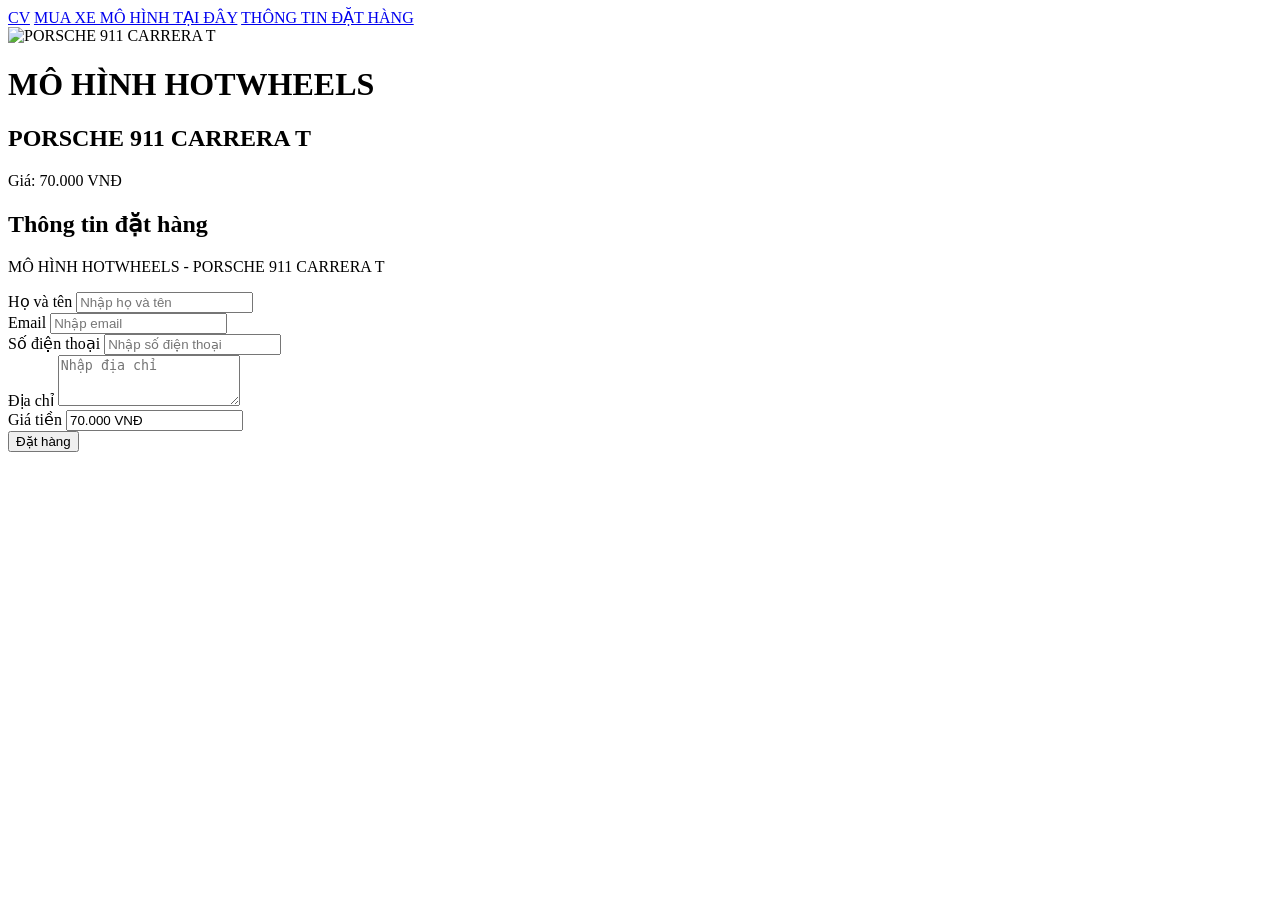
==== dathang.html @ 4b3a88e1 "Create dathang.html trang dat hang" ====
<!DOCTYPE html>
<html lang="en">

<head>
    <meta charset="UTF-8" />
    <meta name="viewport" content="width=device-width, initial-scale=1" />
    <link rel="stylesheet" href="style2.css" />
    <title>THÔNG TIN ĐẶT HÀNG</title>
</head>

<body>
    <!-- Khung chính cho trang đặt hàng -->
    <div class="resume">
        <!-- Thanh điều hướng để chuyển giữa các trang -->
        <nav class="page-nav">
            <a href="cv.html">CV</a>
            <a href="muaxe.html">MUA XE MÔ HÌNH TẠI ĐÂY</a>
            <a href="dathang.html" class="active">THÔNG TIN ĐẶT HÀNG</a>
        </nav>

        <!-- Bố cục hiển thị thông tin sản phẩm và form đặt hàng -->
        <div class="product-layout">
            <!-- Thẻ hiển thị chi tiết sản phẩm đang chọn -->
            <div class="product-card">
                <img id="car-image" src="porsche.jpg" alt="Xe mô hình" />
                <div class="product-details">
                    <h1 id="car-brand">MÔ HÌNH HOTWHEELS</h1>
                    <h2 id="car-name">PORSCHE 911 CARRERA T</h2>
                    <p id="car-price">Giá: 70.000 VNĐ</p>
                </div>
            </div>

            <!-- Thẻ form đặt hàng -->
            <div class="order-card">
                <h2>Thông tin đặt hàng</h2>
                <p class="product-summary" id="product">MÔ HÌNH HOTWHEELS - PORSCHE 911 CARRERA T</p>
                <form class="order-form">
                    <div class="form-row">
                        <label for="fullName">Họ và tên</label>
                        <input type="text" id="fullName" placeholder="Nhập họ và tên" required />
                    </div>
                    <div class="form-row">
                        <label for="email">Email</label>
                        <input type="email" id="email" placeholder="Nhập email" required />
                    </div>
                    <div class="form-row">
                        <label for="phone">Số điện thoại</label>
                        <input type="tel" id="phone" placeholder="Nhập số điện thoại" required />
                    </div>
                    <div class="form-row">
                        <label for="address">Địa chỉ</label>
                        <textarea id="address" rows="3" placeholder="Nhập địa chỉ" required></textarea>
                    </div>
                    <div class="form-row">
                        <label for="price">Giá tiền</label>
                        <input type="text" id="price" readonly />
                    </div>
                    <button type="submit" class="order-button">Đặt hàng</button>
                </form>
            </div>
        </div>
    </div>

    <script>
        // Danh sách các sản phẩm mô hình và thông tin tương ứng
        const cars = {
            porsche: { brand: 'MÔ HÌNH HOTWHEELS', name: 'PORSCHE 911 CARRERA T', price: '70.000 VNĐ', image: 'porsche.jpg' },
            merc: { brand: 'MÔ HÌNH MINIGT', name: 'MERCEDES BENZ S680', price: '300.000 VNĐ', image: 'merc.jpg' },
            nissan: { brand: 'MÔ HÌNH KAIDO HOUSE', name: 'NISSAN SKYLINE R34', price: '450.000 VNĐ', image: 'r34.jpg' },
            mclaren: { brand: 'MÔ HÌNH HOTWHEELS', name: 'MCLAREN W1', price: '70.000 VNĐ', image: 'mclaren.jpg' },
            r33: { brand: 'MÔ HÌNH KAIDO HOUSE', name: 'NISSAN SKYLINE R33', price: '580.000 VNĐ', image: 'r33.jpg' },
            bentley: { brand: 'MÔ HÌNH MINIGT', name: 'BENTLEY FLYING SPUR', price: '300.000 VNĐ', image: 'bentley.jpg' }
        };

        // Lấy tham số car từ URL để xác định sản phẩm được chọn
        const params = new URLSearchParams(window.location.search);
        const key = params.get('car') || 'porsche';
        const selectedCar = cars[key] || cars.porsche;

        // Cập nhật thông tin sản phẩm lên trang
        document.getElementById('car-brand').textContent = selectedCar.brand;
        document.getElementById('car-name').textContent = selectedCar.name;
        document.getElementById('car-price').textContent = `Giá: ${selectedCar.price}`;
        document.getElementById('product').textContent = `${selectedCar.brand} - ${selectedCar.name}`;
        document.getElementById('price').value = selectedCar.price;
        document.getElementById('car-image').src = selectedCar.image;
        document.getElementById('car-image').alt = selectedCar.name;

        // Xử lý khi người dùng submit form đặt hàng
        document.querySelector('.order-form').addEventListener('submit', function (event) {
            event.preventDefault();
            const name = document.getElementById('fullName').value.trim();
            if (!name) {
                alert('Vui lòng nhập họ và tên');
                return;
            }
            alert(`Đặt hàng thành công cho ${name}!`);
        });
    </script>
</body>

</html>
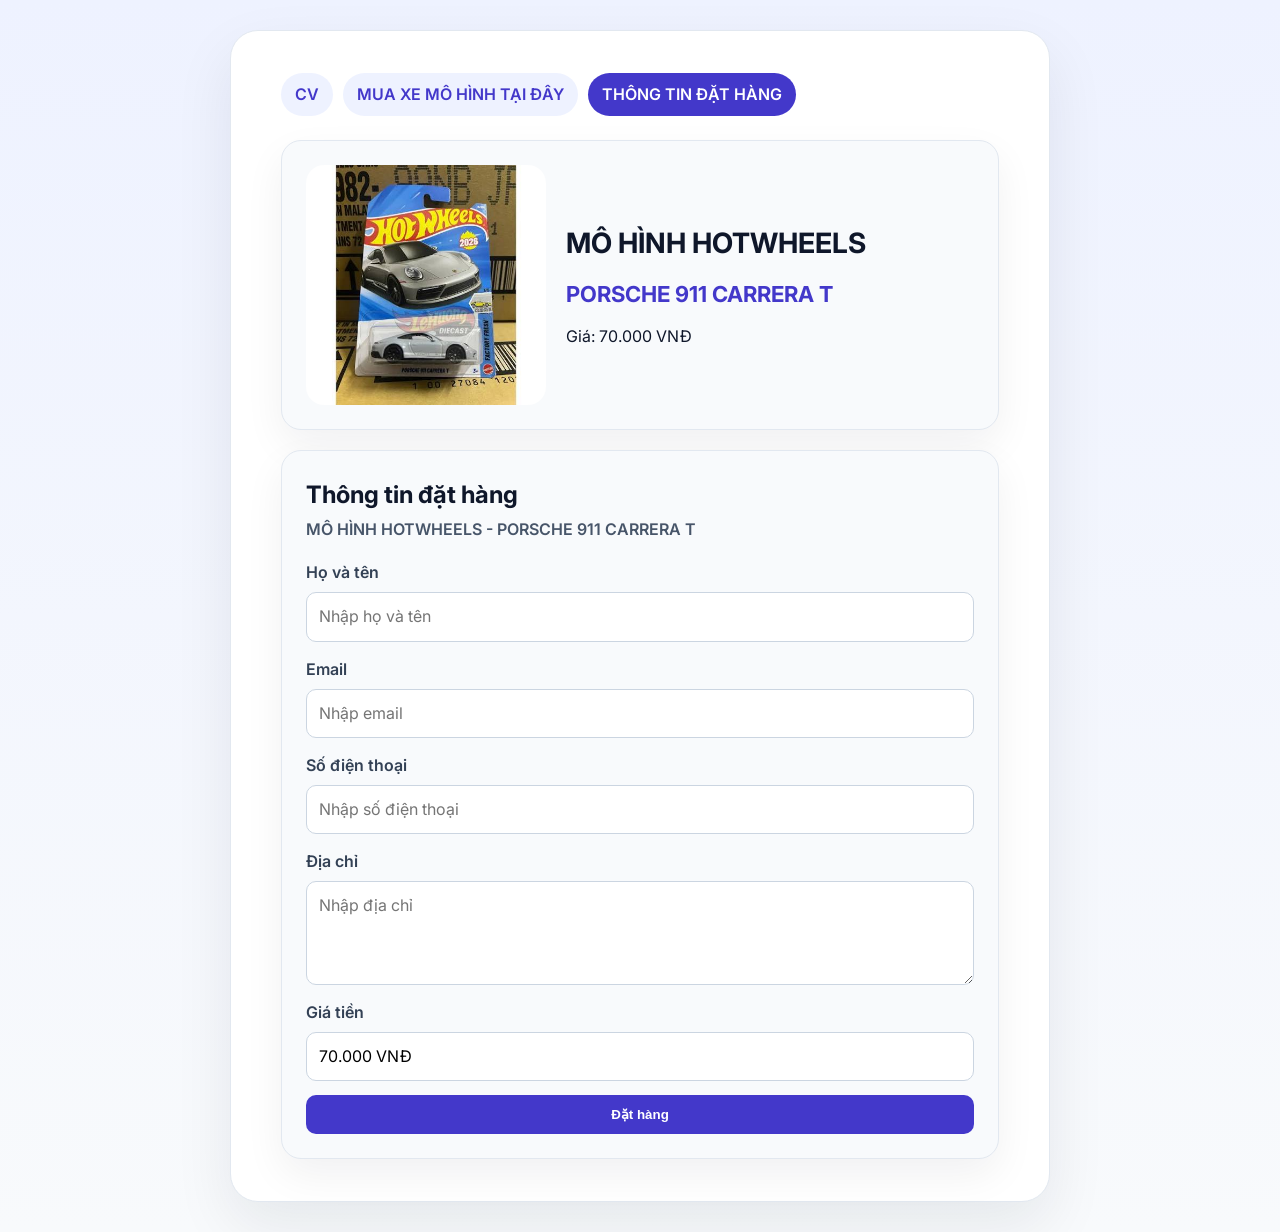
==== commit e0f74e01: "update1" ====
--- a/dathang.html
+++ b/dathang.html
@@ -4,7 +4,7 @@
 <head>
     <meta charset="UTF-8" />
     <meta name="viewport" content="width=device-width, initial-scale=1" />
-    <link rel="stylesheet" href="style2.css" />
+    <link rel="stylesheet" href="public/style2.css" />
     <title>THÔNG TIN ĐẶT HÀNG</title>
 </head>
 
@@ -22,7 +22,7 @@
         <div class="product-layout">
             <!-- Thẻ hiển thị chi tiết sản phẩm đang chọn -->
             <div class="product-card">
-                <img id="car-image" src="porsche.jpg" alt="Xe mô hình" />
+                <img id="car-image" src="public/img/porsche.jpg" alt="Xe mô hình" />
                 <div class="product-details">
                     <h1 id="car-brand">MÔ HÌNH HOTWHEELS</h1>
                     <h2 id="car-name">PORSCHE 911 CARRERA T</h2>
@@ -64,12 +64,12 @@
     <script>
         // Danh sách các sản phẩm mô hình và thông tin tương ứng
         const cars = {
-            porsche: { brand: 'MÔ HÌNH HOTWHEELS', name: 'PORSCHE 911 CARRERA T', price: '70.000 VNĐ', image: 'porsche.jpg' },
-            merc: { brand: 'MÔ HÌNH MINIGT', name: 'MERCEDES BENZ S680', price: '300.000 VNĐ', image: 'merc.jpg' },
-            nissan: { brand: 'MÔ HÌNH KAIDO HOUSE', name: 'NISSAN SKYLINE R34', price: '450.000 VNĐ', image: 'r34.jpg' },
-            mclaren: { brand: 'MÔ HÌNH HOTWHEELS', name: 'MCLAREN W1', price: '70.000 VNĐ', image: 'mclaren.jpg' },
-            r33: { brand: 'MÔ HÌNH KAIDO HOUSE', name: 'NISSAN SKYLINE R33', price: '580.000 VNĐ', image: 'r33.jpg' },
-            bentley: { brand: 'MÔ HÌNH MINIGT', name: 'BENTLEY FLYING SPUR', price: '300.000 VNĐ', image: 'bentley.jpg' }
+            porsche: { brand: 'MÔ HÌNH HOTWHEELS', name: 'PORSCHE 911 CARRERA T', price: '70.000 VNĐ', image: 'public/img/porsche.jpg' },
+            merc: { brand: 'MÔ HÌNH MINIGT', name: 'MERCEDES BENZ S680', price: '300.000 VNĐ', image: 'public/img/merc.jpg' },
+            nissan: { brand: 'MÔ HÌNH KAIDO HOUSE', name: 'NISSAN SKYLINE R34', price: '450.000 VNĐ', image: 'public/img/r34.jpg' },
+            mclaren: { brand: 'MÔ HÌNH HOTWHEELS', name: 'MCLAREN W1', price: '70.000 VNĐ', image: 'public/img/mclaren.jpg' },
+            r33: { brand: 'MÔ HÌNH KAIDO HOUSE', name: 'NISSAN SKYLINE R33', price: '580.000 VNĐ', image: 'public/img/r33.jpg' },
+            bentley: { brand: 'MÔ HÌNH MINIGT', name: 'BENTLEY FLYING SPUR', price: '300.000 VNĐ', image: 'public/img/bentley.jpg' }
         };
 
         // Lấy tham số car từ URL để xác định sản phẩm được chọn
--- a/public/style2.css
+++ b/public/style2.css
@@ -0,0 +1,383 @@
+@import url("https://fonts.googleapis.com/css2?family=Inter:wght@400;600;700&display=swap");
+
+/* Thiết lập cơ bản - reset margin/padding và box sizing */
+* {
+  margin: 0;
+  padding: 0;
+  box-sizing: border-box;
+}
+
+/* Bố cục chính cho trang mua xe mô hình */
+body {
+  min-height: 100vh;
+  background: linear-gradient(180deg, #eef2ff 0%, #f8fafc 100%);
+  font-family: "Inter", sans-serif;
+  line-height: 1.7;
+  color: #0f172a;
+  display: flex;
+  align-items: center;
+  justify-content: center;
+  padding: 30px;
+}
+
+.resume {
+  background: #ffffff;
+  max-width: 820px;
+  width: 100%;
+  padding: 42px 50px;
+  border: 1px solid #e2e8f0;
+  border-radius: 28px;
+  box-shadow: 0 24px 60px rgba(15, 23, 42, 0.08);
+}
+
+/* Header chính chứa các card sản phẩm */
+header {
+  display: block;
+  align-items: center;
+  gap: 28px;
+  margin-bottom: 34px;
+  text-align: left;
+}
+
+.page-nav {
+  display: flex;
+  gap: 10px;
+  margin-bottom: 24px;
+  flex-wrap: wrap;
+}
+
+/* Liên kết điều hướng ở đầu trang */
+.page-nav a {
+  text-decoration: none;
+  color: #4338ca;
+  background: #eef2ff;
+  padding: 8px 14px;
+  border-radius: 999px;
+  font-weight: 600;
+  transition: all 0.2s ease;
+}
+
+/* Hiệu ứng hover và trạng thái active cho navigation */
+.page-nav a:hover,
+.page-nav a.active {
+  background: #4338ca;
+  color: #fff;
+}
+
+/* Thẻ phụ, chưa sử dụng trong trang nhưng có thể dùng thêm */
+.info-card {
+  background: #f8fafc;
+  border: 1px solid #e2e8f0;
+  border-radius: 18px;
+  padding: 18px 20px;
+  margin-bottom: 16px;
+}
+
+/* Kiểu cho ảnh sản phẩm trong card */
+.photo img {
+  width: 170px;
+  height: 170px;
+  border-radius: 24px;
+  object-fit: cover;
+  box-shadow: 0 20px 45px rgba(15, 23, 42, 0.12);
+}
+
+/* Khung chứa tiêu đề và thông tin sản phẩm */
+.header-text {
+  display: flex;
+  flex-direction: column;
+  gap: 8px;
+  flex: 1;
+  padding-left: 5px;
+  margin-left: 5px;
+}
+
+/* Tên thương hiệu sản phẩm */
+.header-text h1 {
+  font-size: 24px;
+  margin-bottom: 0;
+  color: #4338ca;
+  font-weight: 700;
+  line-height: 1.3;
+}
+
+/* Tên xe mô hình */
+.header-text p {
+  font-size: 20px;
+  color: #111827;
+  margin-bottom: 0;
+  font-weight: 700;
+  line-height: 1.4;
+}
+
+/* Khung hiển thị giá sản phẩm */
+.contact {
+  font-size: 15px;
+  color: #475569;
+  font-weight: 600;
+}
+
+/* Nút giá hiển thị dạng nhãn */
+.contact span {
+  display: inline-block;
+  margin: 0;
+  padding: 7px 12px;
+  border-radius: 999px;
+  background: #eef2ff;
+}
+
+section {
+  margin-bottom: 30px;
+}
+
+section h2 {
+  font-size: 22px;
+  color: #3730a3;
+  border-bottom: 2px solid #c7d2fe;
+  margin-bottom: 14px;
+  padding-bottom: 8px;
+}
+
+.item {
+  margin-bottom: 22px;
+}
+
+.item h3 {
+  font-size: 19px;
+  color: #111827;
+  margin-bottom: 6px;
+  font-weight: 600;
+}
+
+.item .date {
+  font-size: 14px;
+  color: #64748b;
+  display: block;
+  margin-bottom: 10px;
+}
+
+.item p,
+.item li {
+  color: #334155;
+}
+
+.item ul {
+  margin-top: 8px;
+  padding-left: 18px;
+  color: #334155;
+}
+
+.skills ul {
+  list-style: none;
+  display: flex;
+  flex-wrap: wrap;
+  gap: 10px;
+}
+
+.skills li {
+  background: #e0e7ff;
+  border-radius: 999px;
+  padding: 8px 15px;
+  font-size: 15px;
+  color: #4338ca;
+  font-weight: 600;
+}
+
+.resume-grid {
+  display: flex;
+  align-items: flex-start;
+  gap: 30px;
+}
+
+.content {
+  flex: 1;
+}
+
+.card{
+ display: flex;
+background: #f8fafc;
+  border: 1px solid #e2e8f0;
+  border-radius: 18px;
+  padding: 18px 20px;
+  margin-bottom: 16px;
+}
+
+ .button {
+  background-color: #4338ca;
+  color: white;
+  border: none;
+  padding: 8px 16px;
+  border-radius: 4px;
+  cursor: pointer;
+  font-size: 14px;
+}
+.button-container {
+  padding-top: 10px;
+  padding-left: 370px;
+}
+
+.photo1 img{
+    
+  width: 718px;
+  height: 718px;
+  border-radius: 24px;
+  object-fit: cover;
+  box-shadow: 0 20px 45px rgba(15, 23, 42, 0.12);
+}
+
+/* Bố cục phần sản phẩm và form đặt hàng */
+.product-layout {
+  display: grid;
+  gap: 20px;
+}
+
+/* Kiểu chung cho thẻ sản phẩm và thẻ đặt hàng */
+.product-card,
+.order-card {
+  background: #f8fafc;
+  border: 1px solid #e2e8f0;
+  border-radius: 20px;
+  padding: 24px;
+  box-shadow: 0 16px 40px rgba(15, 23, 42, 0.06);
+}
+
+/* Thẻ sản phẩm hiển thị chi tiết */
+.product-card {
+  display: flex;
+  gap: 20px;
+  align-items: center;
+}
+
+/* Kiểu ảnh sản phẩm trong thẻ */
+.product-card img {
+  width: 240px;
+  height: 240px;
+  object-fit: cover;
+  border-radius: 18px;
+}
+
+.product-details h1 {
+  font-size: 28px;
+  margin-bottom: 8px;
+}
+
+.product-details h2 {
+  font-size: 22px;
+  color: #4338ca;
+  margin-bottom: 10px;
+}
+
+.product-summary {
+  color: #475569;
+  margin-bottom: 16px;
+  font-weight: 600;
+}
+
+.order-form {
+  display: grid;
+  gap: 14px;
+}
+
+.form-row {
+  display: grid;
+  gap: 6px;
+}
+
+/* Nhãn cho mỗi dòng input */
+.form-row label {
+  font-weight: 600;
+  color: #334155;
+}
+
+/* Kiểu chung cho input và textarea */
+.form-row input,
+.form-row textarea {
+  border: 1px solid #cbd5e1;
+  border-radius: 10px;
+  padding: 10px 12px;
+  font: inherit;
+}
+
+/* Nút gửi đơn đặt hàng */
+.order-button {
+  border: none;
+  background: #4338ca;
+  color: #fff;
+  padding: 12px 16px;
+  border-radius: 10px;
+  cursor: pointer;
+  font-weight: 700;
+  width: 100%;
+}
+
+/* Hiệu ứng khi rê chuột lên nút đặt hàng */
+.order-button:hover {
+  background: #3730a3;
+}
+
+/* Giao diện responsive dành cho màn hình nhỏ */
+@media (max-width: 720px) {
+  .resume {
+    padding: 30px 24px;
+  }
+
+  header {
+    flex-direction: column;
+    align-items: flex-start;
+  }
+
+  .product-card {
+    flex-direction: column;
+    align-items: flex-start;
+  }
+
+  .product-card img {
+    width: 100%;
+    height: auto;
+  }
+
+  .contact span {
+    display: block;
+    margin-right: 0;
+  }
+}
+
+/* Kiểu in ấn để bỏ nền và bóng */
+@media print {
+  body {
+    background: none;
+    padding: 0;
+  }
+
+  .resume {
+    box-shadow: none;
+    margin: 0;
+    padding: 0;
+    border: none;
+  }
+
+  header {
+    page-break-inside: avoid;
+  }
+}
+
+
+@media print {
+  body {
+    background: none;
+    padding: 0;
+  }
+
+  .resume {
+    box-shadow: none;
+    margin: 0;
+    padding: 0;
+    border: none;
+  }
+
+  header {
+    page-break-inside: avoid;
+  }
+
+
+}
